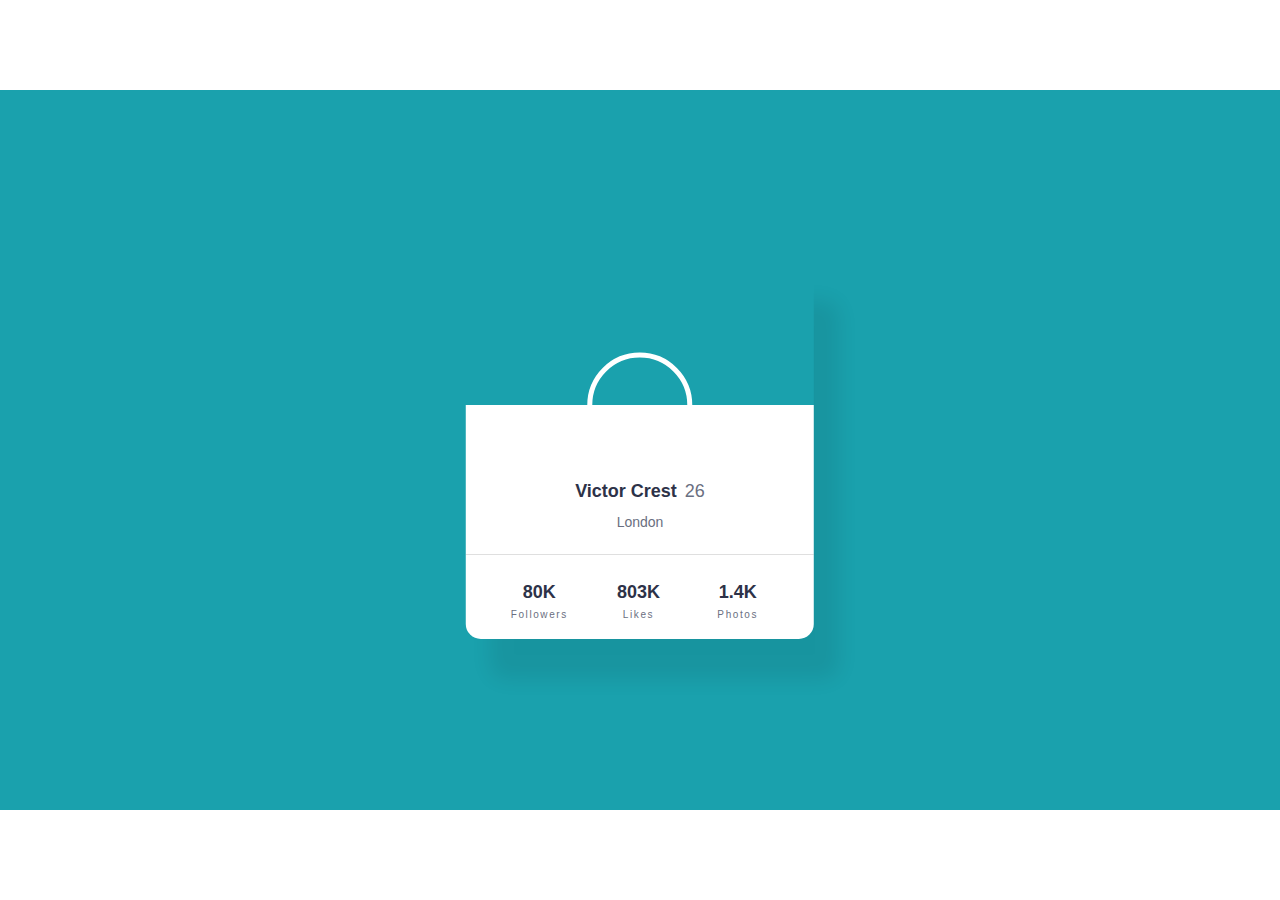
==== docs/index.html @ 02d4bba0 "commit to git pages" ====
<!DOCTYPE html>
<html lang="en">

<head>
  <meta charset="UTF-8">
  <meta name="viewport" content="width=device-width, initial-scale=1.0">
  <!-- displays site properly based on user's device -->

  <link rel="icon" type="image/png" sizes="32x32" href="./images/favicon-32x32.png">
  <link rel="preconnect" href="https://fonts.gstatic.com">
  <link rel="preconnect" href="https://fonts.gstatic.com">
  <!--<link href="https://fonts.googleapis.com/css2?family=Kumbh+Sans:wght@400;700&display=swap" rel="stylesheet">-->
  <title>Frontend Mentor | Profile card component</title>

  <style>
    body {
      font-family: 'Kumbh Sans', sans-serif;
    }

    @media only screen and (max-width: 400px) {
      .content {
        width: 375px;
        height: 670px;
        position: absolute;
        top: 50%;
        left: 50%;
        transform: translate(-50%, -50%);
        background-color: #1AA1AD;
        background-image: url(images/bg-pattern-top.svg), url(images/bg-pattern-bottom.svg);
        background-size: 400px 500px, 500px 600px;
        background-repeat: no-repeat;
        background-position: -190px -280px, 170px 370px;
      }

      .card {
        width: 87%;
        height: 55.5%;
        position: absolute;
        top: 50%;
        left: 50%;
        transform: translate(-50%, -50%);
        border-radius: 15px;
        box-shadow: 20px 40px 20px rgba(0, 0, 0, .08);
      }

      .card-up {
        background-image: url(images/bg-pattern-card.svg);
        background-size: cover;
        width: 100%;
        height: 38%;
        border-top-left-radius: 15px;
        border-top-right-radius: 15px;
      }

      .card-down {
        background-color: white;
        width: 100%;
        height: 62%;
        border-bottom-left-radius: 15px;
        border-bottom-right-radius: 15px;
      }

      .card-pic {
        position: absolute;
        width: 95px;
        height: 95px;
        background-image: url(images/image-victor.jpg);
        background-size: cover;
        border: 5px solid white;
        border-radius: 50%;
        top: 38%;
        left: 50%;
        transform: translate(-50%, -50%);
      }

      .main-title {
        width: 100%;
        text-align: center;
      }

      .main-title h1,
      .main-title h2 {
        display: inline-block;
        margin-top: 22%;
      }

      .main-title h1 {
        font-weight: 700;
        font-size: 18px;
        color: hsl(229, 23%, 23%);
      }

      .main-title h2 {
        margin-left: 1%;
        font-weight: 400;
        font-size: 18px;
        color: hsl(227, 10%, 46%);
      }

      .city {
        width: 100%;
        text-align: center;
        font-weight: 400;
        font-size: 14px;
        color: hsl(227, 10%, 46%);
        margin-top: -1%;
      }

      .line {
        width: 100%;
        height: 4.5%;
        border-bottom: 1px solid hsl(0, 0%, 59%);
        opacity: .3;
      }


      .all-footer {
        width: 85%;
        margin: auto;
      }

      .footer {
        width: 32%;
        display: inline-block;
        text-align: center;
      }

      .footer h1 {
        font-weight: 700;
        font-size: 18px;
        color: hsl(229, 23%, 23%);
        margin-top: 27px;
        margin-bottom: -4px;
      }

      .footer h2 {
        font-weight: 400;
        font-size: 10px;
        color: hsl(227, 10%, 46%);
        letter-spacing: .1rem;
        margin-top: 10%;
      }
    }

    @media only screen and (min-width: 401px) {
      .content {
        width: 1440px;
        height: 720px;
        position: absolute;
        top: 50%;
        left: 50%;
        transform: translate(-50%, -50%);
        background-color: #1AA1AD;
        background-image: url(images/bg-pattern-top.svg), url(images/bg-pattern-bottom.svg);
        background-size: 1000px 1000px, 970px 1000px;
        background-repeat: no-repeat;
        background-position: -305px -530px, 690px 370px;
      }

      .card {
        width: 24.2%;
        height: 52.5%;
        position: absolute;
        top: 50%;
        left: 50%;
        transform: translate(-50%, -50%);
        border-radius: 15px;
        box-shadow: 25px 40px 20px rgba(0, 0, 0, .08);
      }

      .card-up {
        background-image: url(images/bg-pattern-card.svg);
        background-size: cover;
        width: 100%;
        height: 38%;
        border-top-left-radius: 15px;
        border-top-right-radius: 15px;
      }

      .card-down {
        background-color: white;
        width: 100%;
        height: 62%;
        border-bottom-left-radius: 15px;
        border-bottom-right-radius: 15px;
      }

      .card-pic {
        position: absolute;
        width: 95px;
        height: 95px;
        background-image: url(images/image-victor.jpg);
        background-size: cover;
        border: 5px solid white;
        border-radius: 50%;
        top: 38%;
        left: 50%;
        transform: translate(-50%, -50%);
      }

      .main-title {
        width: 100%;
        text-align: center;
      }

      .main-title h1,
      .main-title h2 {
        display: inline-block;
        margin-top: 22%;
      }

      .main-title h1 {
        font-weight: 700;
        font-size: 18px;
        color: hsl(229, 23%, 23%);
      }

      .main-title h2 {
        margin-left: 1%;
        font-weight: 400;
        font-size: 18px;
        color: hsl(227, 10%, 46%);
      }

      .city {
        width: 100%;
        text-align: center;
        font-weight: 400;
        font-size: 14px;
        color: hsl(227, 10%, 46%);
        margin-top: -1%;
      }

      .line {
        width: 100%;
        height: 4.5%;
        border-bottom: 1px solid hsl(0, 0%, 59%);
        opacity: .3;
      }


      .all-footer {
        width: 85%;
        margin: auto;
      }

      .footer {
        width: 32%;
        display: inline-block;
        text-align: center;
      }

      .footer h1 {
        font-weight: 700;
        font-size: 18px;
        color: hsl(229, 23%, 23%);
        margin-top: 27px;
        margin-bottom: -4px;
      }

      .footer h2 {
        font-weight: 400;
        font-size: 10px;
        color: hsl(227, 10%, 46%);
        letter-spacing: .1rem;
        margin-top: 10%;
      }
    }
  </style>
</head>

<body>
  <div class="content">
    <div class="card">
      <div class="card-up"></div>
      <div class="card-pic"></div>
      <div class="card-down">

        <div class="main-title">
          <h1>Victor Crest</h1>
          <h2>26</h2>
        </div>
        <h3 class="city">London</h3>

        <div class="line"></div>

        <div class="all-footer">
          <div class="footer">
            <h1>80K</h1>
            <h2>Followers</h2>
          </div>

          <div class="footer">
            <h1>803K</h1>
            <h2>Likes</h2>
          </div>

          <div class="footer">
            <h1>1.4K</h1>
            <h2>Photos</h2>
          </div>
        </div>

      </div>




    </div>
  </div>
</body>

</html>
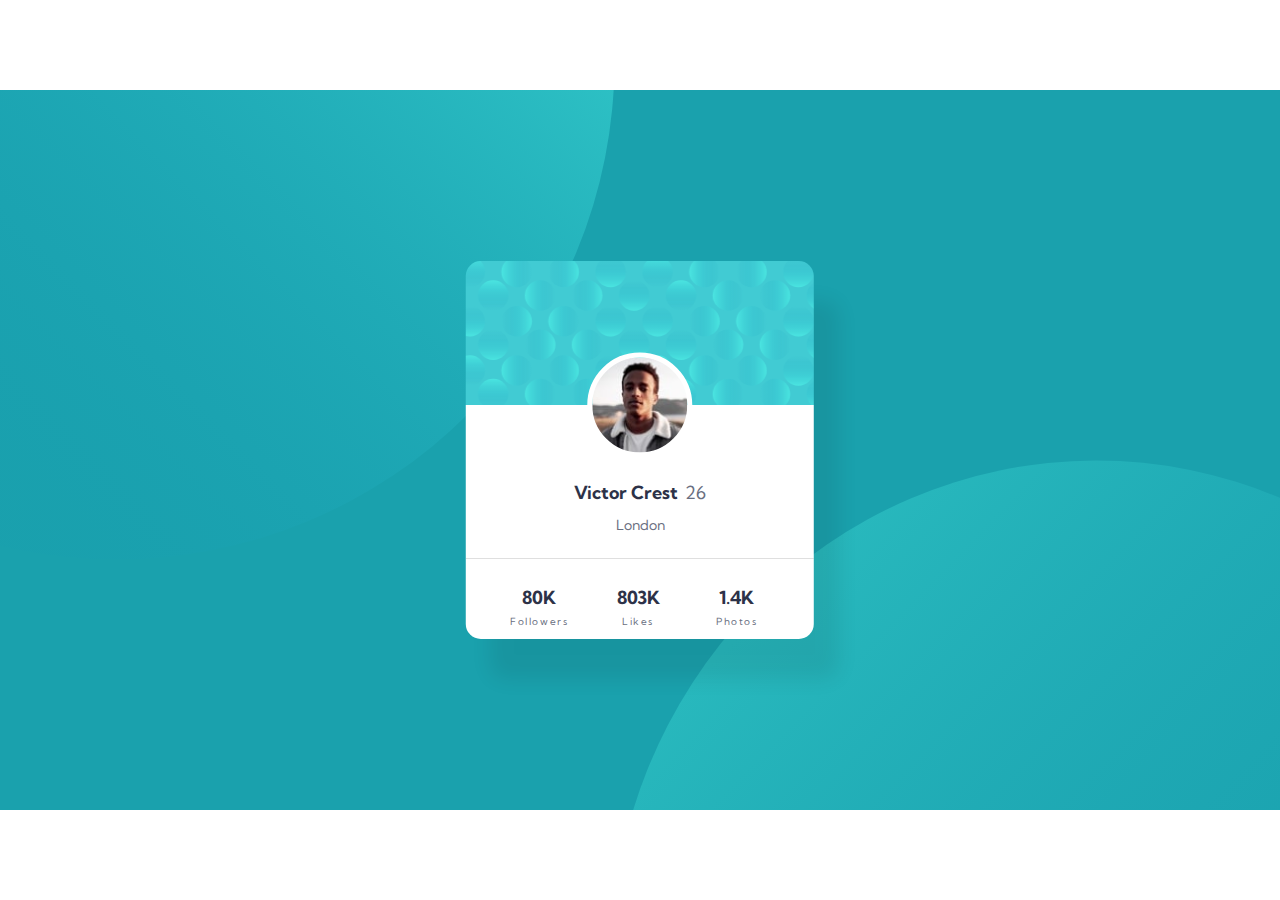
==== commit 17402199: "changes path of files" ====
--- a/docs/index.html
+++ b/docs/index.html
@@ -9,8 +9,8 @@
   <link rel="icon" type="image/png" sizes="32x32" href="./images/favicon-32x32.png">
   <link rel="preconnect" href="https://fonts.gstatic.com">
   <link rel="preconnect" href="https://fonts.gstatic.com">
-  <!--<link href="https://fonts.googleapis.com/css2?family=Kumbh+Sans:wght@400;700&display=swap" rel="stylesheet">-->
-  <title>Frontend Mentor | Profile card component</title>
+  <link href="https://fonts.googleapis.com/css2?family=Kumbh+Sans:wght@400;700&display=swap" rel="stylesheet">
+  <title>Inan Brunelli | Profile card component</title>
 
   <style>
     body {
@@ -26,7 +26,7 @@
         left: 50%;
         transform: translate(-50%, -50%);
         background-color: #1AA1AD;
-        background-image: url(images/bg-pattern-top.svg), url(images/bg-pattern-bottom.svg);
+        background-image: url(../images/bg-pattern-top.svg), url(../images/bg-pattern-bottom.svg);
         background-size: 400px 500px, 500px 600px;
         background-repeat: no-repeat;
         background-position: -190px -280px, 170px 370px;
@@ -44,7 +44,7 @@
       }
 
       .card-up {
-        background-image: url(images/bg-pattern-card.svg);
+        background-image: url(../images/bg-pattern-card.svg);
         background-size: cover;
         width: 100%;
         height: 38%;
@@ -64,7 +64,7 @@
         position: absolute;
         width: 95px;
         height: 95px;
-        background-image: url(images/image-victor.jpg);
+        background-image: url(../images/image-victor.jpg);
         background-size: cover;
         border: 5px solid white;
         border-radius: 50%;
@@ -151,7 +151,7 @@
         left: 50%;
         transform: translate(-50%, -50%);
         background-color: #1AA1AD;
-        background-image: url(images/bg-pattern-top.svg), url(images/bg-pattern-bottom.svg);
+        background-image: url(../images/bg-pattern-top.svg), url(../images/bg-pattern-bottom.svg);
         background-size: 1000px 1000px, 970px 1000px;
         background-repeat: no-repeat;
         background-position: -305px -530px, 690px 370px;
@@ -169,7 +169,7 @@
       }
 
       .card-up {
-        background-image: url(images/bg-pattern-card.svg);
+        background-image: url(../images/bg-pattern-card.svg);
         background-size: cover;
         width: 100%;
         height: 38%;
@@ -189,7 +189,7 @@
         position: absolute;
         width: 95px;
         height: 95px;
-        background-image: url(images/image-victor.jpg);
+        background-image: url(../images/image-victor.jpg);
         background-size: cover;
         border: 5px solid white;
         border-radius: 50%;
@@ -310,4 +310,4 @@
   </div>
 </body>
 
-</html>+</html>
